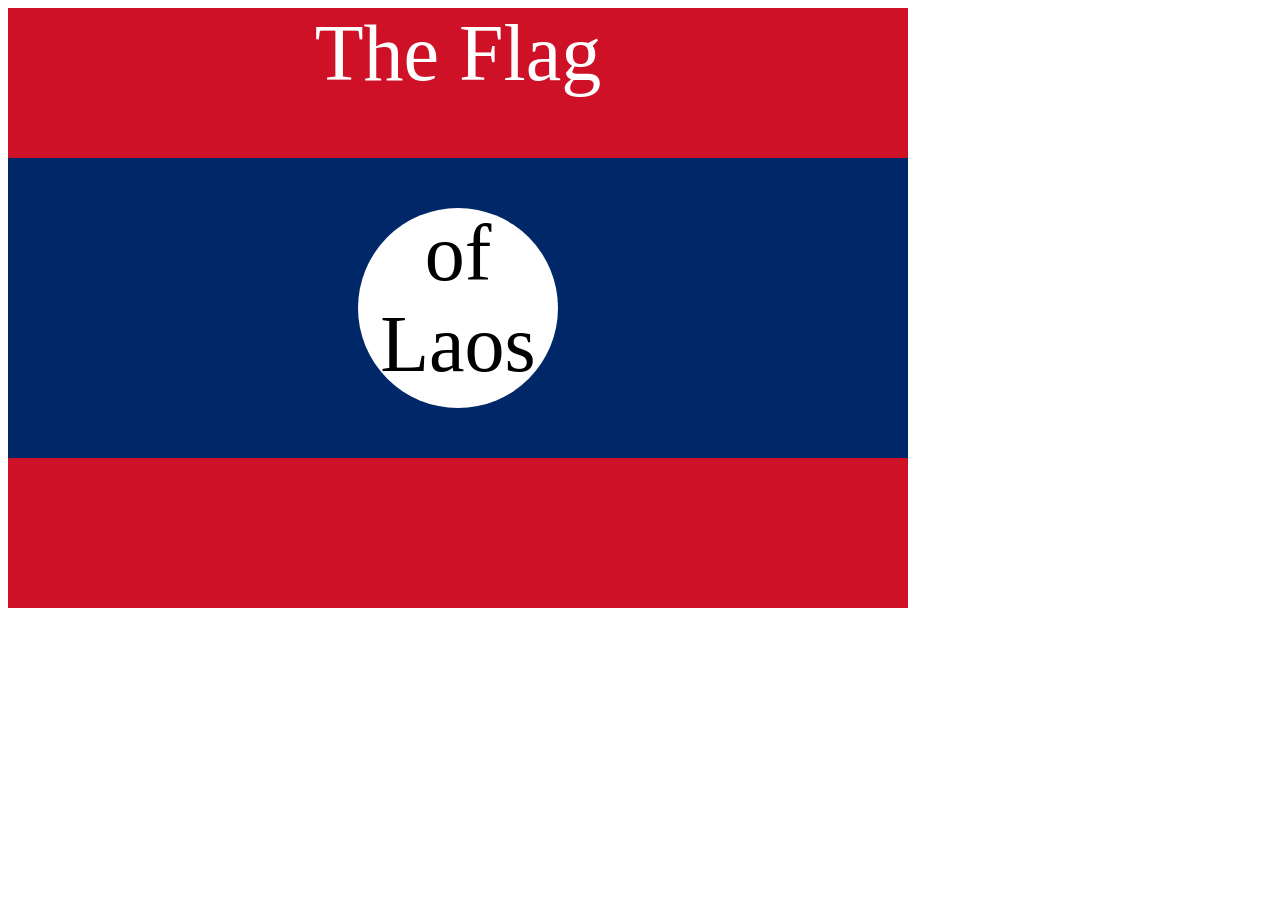
==== index.html @ d8bb7282 "Create index.html" ====
<!DOCTYPE html>
<html lang="en">

<head>
  <meta charset="UTF-8">
  <title>CSS Flag Project</title>
  <style>
    .flag{
      background-color: #ce1126;
      width: 900px;
      height: 600px;
      position: relative;
    }

    p{
      color: black;
      margin: 0px;
      font-size: 5rem;
      text-align: center;
    }
    
    .flag > p{
      color: white;
    }
    

    .flag > div{
      background-color: #002868;
      height: 50%;
      width: 100%;
      position: absolute;
      top: 25%
    }

    div div div {
      background-color: #fff;
      width: 200px;
      height: 200px;
      border-radius: 50%;
      position: absolute;
      left: 350px;
      top:  50px;
    }
    
  </style>
</head>

<!-- 
  IMPORTANT! Do not change any HTML
Don't add any classes/ids/elements 
Use what you know about combining selectors 
and CSS specificity instead.
Hint 1: The flag is 900px by 600px and the circle is 200px by 200px.
Hint 2: You can use CSS inspection to get the colors from
https://appbrewery.github.io/flag-of-laos/
-->

<body>
  <div class="flag">
    <p>The Flag</p>
    <div>
      <div>
        <p>of Laos</p>
      </div>
    </div>
  </div>
</body>

</html>
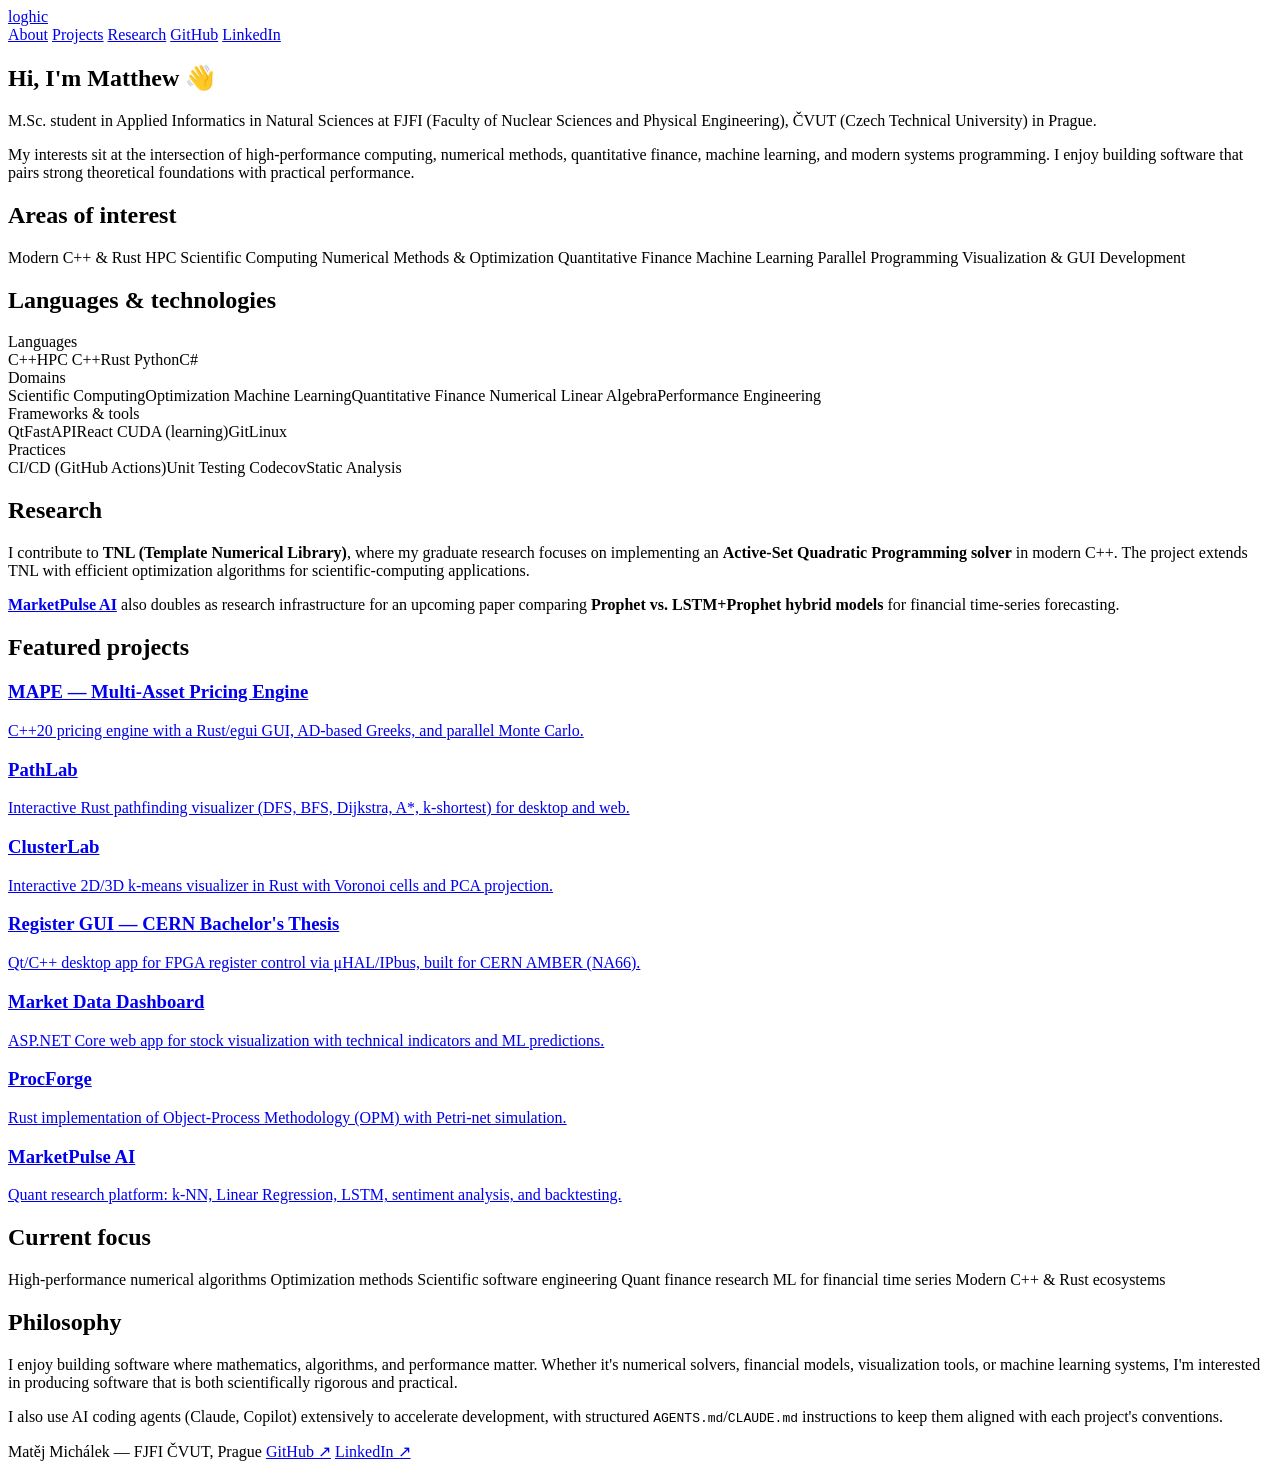
==== commit f719bec4: "Refactor index.html for improved structure and content Updated the HTML structure and added meta tag" ====
--- a/index.html
+++ b/index.html
@@ -1,69 +1,175 @@
 <!DOCTYPE html>
 <html lang="en">
+<head>
+<meta charset="UTF-8">
+<meta name="viewport" content="width=device-width, initial-scale=1.0">
+<title>Matthew (Matěj Michálek) — Loghic</title>
+<meta name="description" content="M.Sc. student at FJFI ČVUT working on HPC, numerical methods, quantitative finance, and machine learning.">
+<link rel="stylesheet" href="style.css">
+</head>
+<body>
+<div class="container">
 
-<head>
-  <meta charset="UTF-8">
-  <title>CSS Flag Project</title>
-  <style>
-    .flag{
-      background-color: #ce1126;
-      width: 900px;
-      height: 600px;
-      position: relative;
-    }
+  <header class="site-header">
+    <a class="brand" href="index.html">loghic</a>
+    <nav class="site-nav">
+      <a href="#about">About</a>
+      <a href="#projects">Projects</a>
+      <a href="#research">Research</a>
+      <a href="https://github.com/Loghic">GitHub</a>
+      <a href="https://www.linkedin.com/in/mat%C4%9Bj-mich%C3%A1lek-loghic">LinkedIn</a>
+    </nav>
+  </header>
 
-    p{
-      color: black;
-      margin: 0px;
-      font-size: 5rem;
-      text-align: center;
-    }
-    
-    .flag > p{
-      color: white;
-    }
-    
+  <section id="about">
+    <h1>Hi, I'm Matthew 👋</h1>
+    <p class="lede">
+      M.Sc. student in Applied Informatics in Natural Sciences at FJFI (Faculty of Nuclear
+      Sciences and Physical Engineering), ČVUT (Czech Technical University) in Prague.
+    </p>
+    <p class="lede">
+      My interests sit at the intersection of high-performance computing, numerical
+      methods, quantitative finance, machine learning, and modern systems programming.
+      I enjoy building software that pairs strong theoretical foundations with practical
+      performance.
+    </p>
+  </section>
 
-    .flag > div{
-      background-color: #002868;
-      height: 50%;
-      width: 100%;
-      position: absolute;
-      top: 25%
-    }
+  <section>
+    <h2>Areas of interest</h2>
+    <div class="tag-row">
+      <span class="tag">Modern C++ &amp; Rust</span>
+      <span class="tag">HPC</span>
+      <span class="tag">Scientific Computing</span>
+      <span class="tag">Numerical Methods &amp; Optimization</span>
+      <span class="tag">Quantitative Finance</span>
+      <span class="tag">Machine Learning</span>
+      <span class="tag">Parallel Programming</span>
+      <span class="tag">Visualization &amp; GUI Development</span>
+    </div>
+  </section>
 
-    div div div {
-      background-color: #fff;
-      width: 200px;
-      height: 200px;
-      border-radius: 50%;
-      position: absolute;
-      left: 350px;
-      top:  50px;
-    }
-    
-  </style>
-</head>
+  <section>
+    <h2>Languages &amp; technologies</h2>
 
-<!-- 
-  IMPORTANT! Do not change any HTML
-Don't add any classes/ids/elements 
-Use what you know about combining selectors 
-and CSS specificity instead.
-Hint 1: The flag is 900px by 600px and the circle is 200px by 200px.
-Hint 2: You can use CSS inspection to get the colors from
-https://appbrewery.github.io/flag-of-laos/
--->
+    <div class="col-label">Languages</div>
+    <div class="tag-row">
+      <span class="tag">C++</span><span class="tag">HPC C++</span><span class="tag">Rust</span>
+      <span class="tag">Python</span><span class="tag">C#</span>
+    </div>
 
-<body>
-  <div class="flag">
-    <p>The Flag</p>
-    <div>
-      <div>
-        <p>of Laos</p>
-      </div>
+    <div class="col-label">Domains</div>
+    <div class="tag-row">
+      <span class="tag">Scientific Computing</span><span class="tag">Optimization</span>
+      <span class="tag">Machine Learning</span><span class="tag">Quantitative Finance</span>
+      <span class="tag">Numerical Linear Algebra</span><span class="tag">Performance Engineering</span>
     </div>
-  </div>
+
+    <div class="col-label">Frameworks &amp; tools</div>
+    <div class="tag-row">
+      <span class="tag">Qt</span><span class="tag">FastAPI</span><span class="tag">React</span>
+      <span class="tag">CUDA (learning)</span><span class="tag">Git</span><span class="tag">Linux</span>
+    </div>
+
+    <div class="col-label">Practices</div>
+    <div class="tag-row">
+      <span class="tag">CI/CD (GitHub Actions)</span><span class="tag">Unit Testing</span>
+      <span class="tag">Codecov</span><span class="tag">Static Analysis</span>
+    </div>
+  </section>
+
+  <section id="research">
+    <h2>Research</h2>
+    <p>
+      I contribute to <strong>TNL (Template Numerical Library)</strong>, where my graduate
+      research focuses on implementing an <strong>Active-Set Quadratic Programming solver</strong>
+      in modern C++. The project extends TNL with efficient optimization algorithms for
+      scientific-computing applications.
+    </p>
+    <p>
+      <strong><a href="projects/marketpulse-ai.html">MarketPulse AI</a></strong> also doubles as
+      research infrastructure for an upcoming paper comparing <strong>Prophet vs.
+      LSTM+Prophet hybrid models</strong> for financial time-series forecasting.
+    </p>
+  </section>
+
+  <section id="projects">
+    <h2>Featured projects</h2>
+    <div class="project-grid">
+
+      <a class="project-card" href="projects/mape.html">
+        <h3>MAPE — Multi-Asset Pricing Engine</h3>
+        <p>C++20 pricing engine with a Rust/egui GUI, AD-based Greeks, and parallel Monte Carlo.</p>
+      </a>
+
+      <a class="project-card" href="projects/pathlab.html">
+        <h3>PathLab</h3>
+        <p>Interactive Rust pathfinding visualizer (DFS, BFS, Dijkstra, A*, k-shortest) for desktop and web.</p>
+      </a>
+
+      <a class="project-card" href="projects/clusterlab.html">
+        <h3>ClusterLab</h3>
+        <p>Interactive 2D/3D k-means visualizer in Rust with Voronoi cells and PCA projection.</p>
+      </a>
+
+      <a class="project-card" href="projects/register-gui.html">
+        <h3>Register GUI — CERN Bachelor's Thesis</h3>
+        <p>Qt/C++ desktop app for FPGA register control via μHAL/IPbus, built for CERN AMBER (NA66).</p>
+      </a>
+
+      <a class="project-card" href="projects/market-data-dashboard.html">
+        <h3>Market Data Dashboard</h3>
+        <p>ASP.NET Core web app for stock visualization with technical indicators and ML predictions.</p>
+      </a>
+
+      <a class="project-card" href="projects/procforge.html">
+        <h3>ProcForge</h3>
+        <p>Rust implementation of Object-Process Methodology (OPM) with Petri-net simulation.</p>
+      </a>
+
+      <a class="project-card" href="projects/marketpulse-ai.html">
+        <h3>MarketPulse AI</h3>
+        <p>Quant research platform: k-NN, Linear Regression, LSTM, sentiment analysis, and backtesting.</p>
+      </a>
+
+    </div>
+  </section>
+
+  <section>
+    <h2>Current focus</h2>
+    <div class="tag-row">
+      <span class="tag">High-performance numerical algorithms</span>
+      <span class="tag">Optimization methods</span>
+      <span class="tag">Scientific software engineering</span>
+      <span class="tag">Quant finance research</span>
+      <span class="tag">ML for financial time series</span>
+      <span class="tag">Modern C++ &amp; Rust ecosystems</span>
+    </div>
+  </section>
+
+  <section>
+    <h2>Philosophy</h2>
+    <p>
+      I enjoy building software where mathematics, algorithms, and performance matter.
+      Whether it's numerical solvers, financial models, visualization tools, or machine
+      learning systems, I'm interested in producing software that is both scientifically
+      rigorous and practical.
+    </p>
+    <p>
+      I also use AI coding agents (Claude, Copilot) extensively to accelerate development,
+      with structured <code>AGENTS.md</code>/<code>CLAUDE.md</code> instructions to keep
+      them aligned with each project's conventions.
+    </p>
+  </section>
+
+  <footer>
+    <span>Matěj Michálek — FJFI ČVUT, Prague</span>
+    <span class="links-row">
+      <a href="https://github.com/Loghic">GitHub ↗</a>
+      <a href="https://www.linkedin.com/in/mat%C4%9Bj-mich%C3%A1lek-loghic">LinkedIn ↗</a>
+    </span>
+  </footer>
+
+</div>
 </body>
-
 </html>
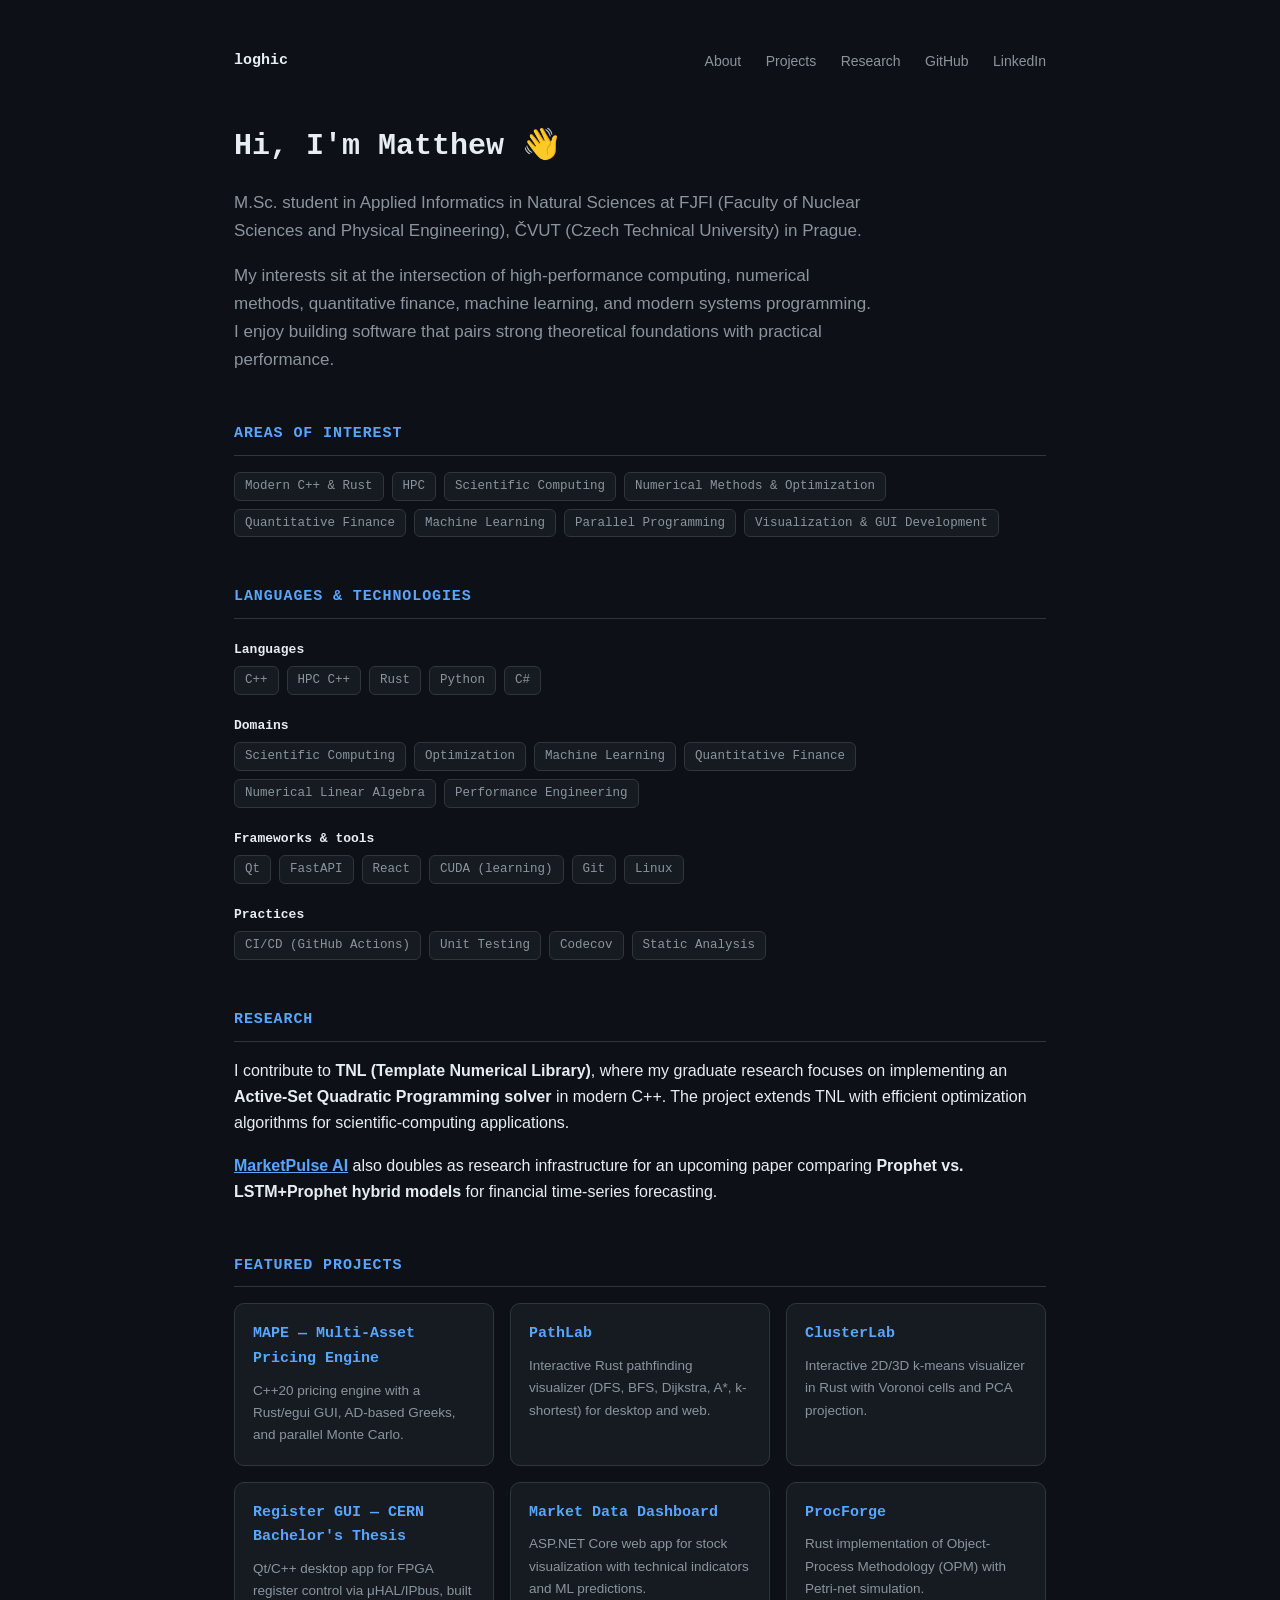
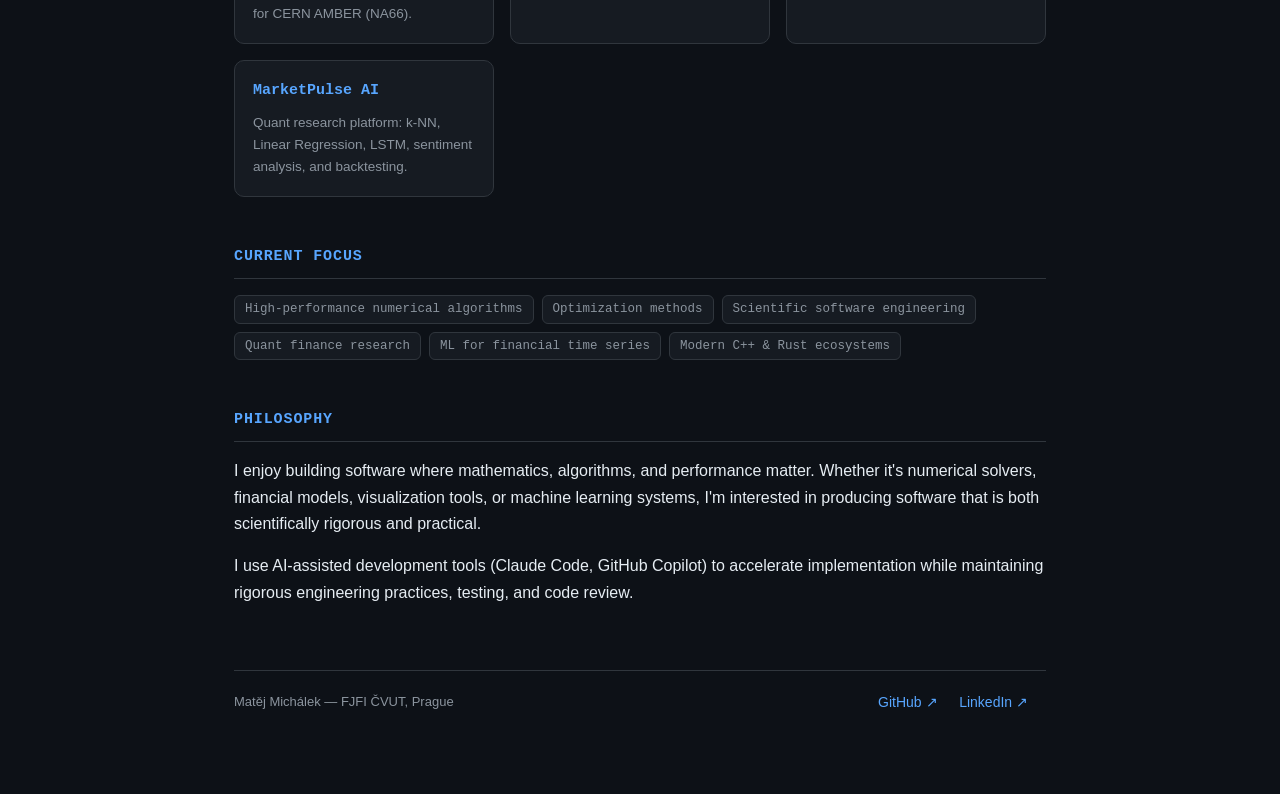
==== commit d0c39928: "Update AI tools reference in index.html" ====
--- a/index.html
+++ b/index.html
@@ -156,9 +156,8 @@
       rigorous and practical.
     </p>
     <p>
-      I also use AI coding agents (Claude, Copilot) extensively to accelerate development,
-      with structured <code>AGENTS.md</code>/<code>CLAUDE.md</code> instructions to keep
-      them aligned with each project's conventions.
+      I use AI-assisted development tools (Claude Code, GitHub Copilot) to accelerate implementation
+      while maintaining rigorous engineering practices, testing, and code review.
     </p>
   </section>
 
--- a/style.css
+++ b/style.css
@@ -0,0 +1,185 @@
+:root {
+  --bg: #0d1117;
+  --card: #161b22;
+  --border: #30363d;
+  --text: #e6edf3;
+  --text-dim: #8b949e;
+  --accent: #58a6ff;
+  --accent-2: #3fb950;
+  --mono: 'SFMono-Regular', Consolas, 'Liberation Mono', Menlo, monospace;
+  --sans: -apple-system, BlinkMacSystemFont, 'Segoe UI', Roboto, sans-serif;
+}
+
+* { box-sizing: border-box; }
+
+body {
+  background: var(--bg);
+  color: var(--text);
+  font-family: var(--sans);
+  line-height: 1.65;
+  margin: 0;
+  font-size: 16px;
+}
+
+.container {
+  max-width: 860px;
+  margin: 0 auto;
+  padding: 48px 24px 80px;
+}
+
+a { color: var(--accent); }
+
+header.site-header {
+  display: flex;
+  justify-content: space-between;
+  align-items: center;
+  flex-wrap: wrap;
+  gap: 12px;
+  margin-bottom: 48px;
+}
+
+header.site-header .brand {
+  font-family: var(--mono);
+  font-weight: 700;
+  color: var(--text);
+  text-decoration: none;
+  font-size: 15px;
+}
+
+nav.site-nav a {
+  color: var(--text-dim);
+  text-decoration: none;
+  margin-left: 20px;
+  font-size: 14px;
+}
+
+nav.site-nav a:hover { color: var(--accent); }
+
+h1, h2, h3 { font-family: var(--mono); font-weight: 600; }
+
+h1 { font-size: 30px; margin: 0 0 8px; }
+
+h2 {
+  font-size: 15px;
+  text-transform: uppercase;
+  letter-spacing: 0.06em;
+  color: var(--accent);
+  margin: 48px 0 16px;
+  padding-bottom: 8px;
+  border-bottom: 1px solid var(--border);
+}
+
+.lede {
+  color: var(--text-dim);
+  font-size: 17px;
+  max-width: 640px;
+}
+
+.tag-row { display: flex; flex-wrap: wrap; gap: 8px; margin-top: 4px; }
+
+.tag {
+  display: inline-block;
+  background: var(--card);
+  border: 1px solid var(--border);
+  border-radius: 6px;
+  padding: 3px 10px;
+  font-size: 12.5px;
+  color: var(--text-dim);
+  font-family: var(--mono);
+}
+
+.col-label {
+  font-family: var(--mono);
+  font-size: 13px;
+  color: var(--text);
+  font-weight: 600;
+  margin: 20px 0 6px;
+}
+.col-label:first-child { margin-top: 0; }
+
+.project-grid {
+  display: grid;
+  grid-template-columns: repeat(auto-fill, minmax(240px, 1fr));
+  gap: 16px;
+}
+
+.project-card {
+  background: var(--card);
+  border: 1px solid var(--border);
+  border-radius: 10px;
+  padding: 18px;
+  text-decoration: none;
+  color: var(--text);
+  transition: border-color 0.15s, transform 0.15s;
+  display: block;
+}
+
+.project-card:hover { border-color: var(--accent); transform: translateY(-2px); }
+
+.project-card h3 { margin: 0 0 8px; font-size: 15px; color: var(--accent); }
+
+.project-card p { margin: 0; font-size: 13.5px; color: var(--text-dim); }
+
+.back-link {
+  display: inline-block;
+  margin-bottom: 28px;
+  font-size: 14px;
+  color: var(--text-dim);
+  text-decoration: none;
+  font-family: var(--mono);
+}
+
+.back-link:hover { color: var(--accent); }
+
+.badges { margin: 14px 0 6px; display: flex; flex-wrap: wrap; gap: 6px; }
+.badges img { height: 20px; }
+
+.status-pill {
+  display: inline-block;
+  font-family: var(--mono);
+  font-size: 11.5px;
+  padding: 3px 9px;
+  border-radius: 12px;
+  background: rgba(63, 185, 80, 0.12);
+  color: var(--accent-2);
+  border: 1px solid rgba(63, 185, 80, 0.4);
+  margin-bottom: 18px;
+}
+
+.status-pill.wip {
+  background: rgba(219, 155, 30, 0.12);
+  color: #d29922;
+  border-color: rgba(219, 155, 30, 0.4);
+}
+
+ul.feature-list { padding-left: 20px; margin: 8px 0; }
+ul.feature-list li { margin-bottom: 6px; color: var(--text-dim); }
+ul.feature-list li strong { color: var(--text); }
+
+.links-row a {
+  margin-right: 18px;
+  font-size: 14px;
+  text-decoration: none;
+}
+.links-row a:hover { text-decoration: underline; }
+
+footer {
+  margin-top: 64px;
+  padding-top: 20px;
+  border-top: 1px solid var(--border);
+  color: var(--text-dim);
+  font-size: 13px;
+  display: flex;
+  justify-content: space-between;
+  flex-wrap: wrap;
+  gap: 8px;
+}
+
+code {
+  font-family: var(--mono);
+  background: var(--card);
+  border: 1px solid var(--border);
+  border-radius: 4px;
+  padding: 1px 6px;
+  font-size: 0.9em;
+}
